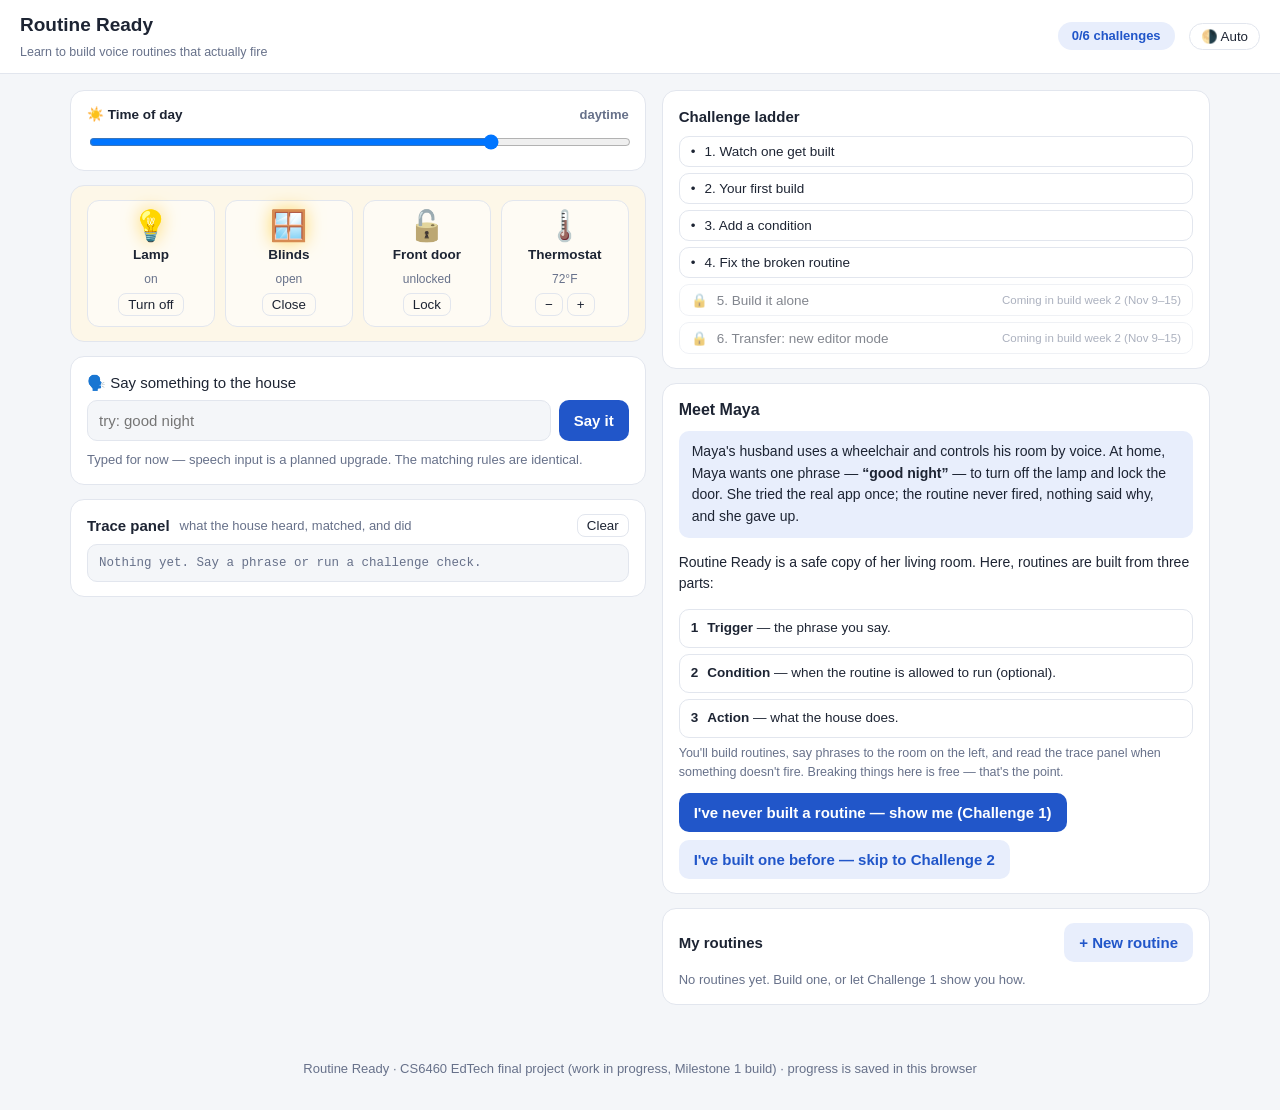
==== index.html @ a4e5e983 "Routine Ready v0 — Milestone 1 build (challenges 1-4) Co-Authored-By: Claude Fable 5 <noreply@anthro" ====
<!doctype html>
<html lang="en">
<head>
<meta charset="utf-8">
<meta name="viewport" content="width=device-width, initial-scale=1">
<title>Routine Ready</title>
<link rel="stylesheet" href="style.css">
</head>
<body>
<header>
  <div class="brand">
    <h1>Routine Ready</h1>
    <small>Learn to build voice routines that actually fire</small>
  </div>
  <span class="progress" id="progress"></span>
  <button id="themeBtn" class="theme" title="Theme (Auto follows your system)"></button>
</header>

<main>
  <!-- ============ left: the simulated room ============ -->
  <section class="sim">
    <div class="card sunCard">
      <label for="sun">☀️ Time of day <span class="mut" id="sunLabel"></span></label>
      <input type="range" id="sun" min="0" max="100" value="75">
    </div>

    <div class="room card" id="roomBox">
      <div class="device" id="d-light">
        <div class="icon" id="lightIcon">💡</div>
        <b>Lamp</b><span class="state" id="lightState"></span>
        <button class="mini" id="lightBtn"></button>
      </div>
      <div class="device" id="d-blinds">
        <div class="icon" id="blindsIcon">🪟</div>
        <b>Blinds</b><span class="state" id="blindsState"></span>
        <button class="mini" id="blindsBtn"></button>
      </div>
      <div class="device" id="d-lock">
        <div class="icon" id="lockIcon">🔓</div>
        <b>Front door</b><span class="state" id="lockState"></span>
        <button class="mini" id="lockBtn"></button>
      </div>
      <div class="device" id="d-thermo">
        <div class="icon">🌡️</div>
        <b>Thermostat</b><span class="state" id="tempState"></span>
        <span class="mini2"><button class="mini" id="tempDown">−</button><button class="mini" id="tempUp">+</button></span>
      </div>
    </div>

    <div class="card say">
      <label for="sayBox">🗣️ Say something to the house</label>
      <div class="sayRow">
        <input id="sayBox" type="text" placeholder='try: good night' autocomplete="off">
        <button class="btn" id="sayBtn">Say it</button>
      </div>
      <small class="mut">Typed for now — speech input is a planned upgrade. The matching rules are identical.</small>
    </div>

    <div class="card trace">
      <div class="traceHead"><b>Trace panel</b><span class="mut">what the house heard, matched, and did</span><button class="mini" id="clearTrace">Clear</button></div>
      <div id="traceLog" class="traceLog"><div class="tl dim">Nothing yet. Say a phrase or run a challenge check.</div></div>
    </div>
  </section>

  <!-- ============ right: learning panel ============ -->
  <section class="panel">
    <div class="card" id="ladderCard">
      <b>Challenge ladder</b>
      <div id="ladder" class="ladder"></div>
    </div>

    <div class="card" id="activePanel"></div>

    <div class="card">
      <div class="traceHead"><b>My routines</b><button class="btn sec" id="newRoutine">+ New routine</button></div>
      <div id="routineList" class="routineList"></div>
    </div>

    <div class="card hidden" id="editorCard"></div>
  </section>
</main>

<footer class="mut">Routine Ready · CS6460 EdTech final project (work in progress, Milestone 1 build) · progress is saved in this browser</footer>

<script src="challenges.js"></script>
<script src="app.js"></script>
</body>
</html>
---- style.css ----
:root{
  --bg:#f4f6f9; --card:#ffffff; --ink:#1d2433; --mut:#67718a; --line:#e2e6ee;
  --acc:#2156c9; --acc-soft:#e8eefc; --ok:#187f4c; --ok-soft:#e3f5ec;
  --bad:#c23a34; --bad-soft:#fdecea; --warn:#9a6700; --warn-soft:#fff3d6;
  --room-day:#fdf7e8; --room-night:#232a42; --glow:#ffd96b;
}
@media (prefers-color-scheme:dark){
  :root:not([data-theme="light"]){
    --bg:#121520; --card:#1b2130; --ink:#e8ebf4; --mut:#97a0b8; --line:#2b3348;
    --acc:#7aa2ff; --acc-soft:#223052; --ok:#4cc98a; --ok-soft:#1c3a2b;
    --bad:#ef7b7b; --bad-soft:#452127; --warn:#e2b93d; --warn-soft:#3d3416;
    --room-day:#3a3626; --room-night:#171c30; --glow:#e8bd4a;
    color-scheme:dark;
  }
}
:root[data-theme="dark"]{
  --bg:#121520; --card:#1b2130; --ink:#e8ebf4; --mut:#97a0b8; --line:#2b3348;
  --acc:#7aa2ff; --acc-soft:#223052; --ok:#4cc98a; --ok-soft:#1c3a2b;
  --bad:#ef7b7b; --bad-soft:#452127; --warn:#e2b93d; --warn-soft:#3d3416;
  --room-day:#3a3626; --room-night:#171c30; --glow:#e8bd4a;
  color-scheme:dark;
}
*{box-sizing:border-box}
body{margin:0;background:var(--bg);color:var(--ink);font:15px/1.55 -apple-system,BlinkMacSystemFont,"Segoe UI",Roboto,sans-serif}
header{position:sticky;top:0;z-index:10;display:flex;align-items:center;gap:14px;background:var(--card);border-bottom:1px solid var(--line);padding:10px 20px;flex-wrap:wrap}
.brand h1{font-size:19px;margin:0}
.brand small{color:var(--mut)}
.progress{margin-left:auto;font-weight:700;color:var(--acc);background:var(--acc-soft);border-radius:999px;padding:4px 14px;font-size:13px}
.theme{font:600 12.5px/1.4 inherit;padding:5px 11px;border-radius:999px;border:1px solid var(--line);background:none;color:inherit;cursor:pointer}
main{max-width:1180px;margin:0 auto;padding:16px 20px 40px;display:grid;grid-template-columns:minmax(0,1.05fr) minmax(0,1fr);gap:16px;align-items:start}
@media (max-width:900px){main{grid-template-columns:1fr}}
footer{text-align:center;padding:0 20px 30px;font-size:12.5px}
.card{background:var(--card);border:1px solid var(--line);border-radius:14px;padding:14px 16px;margin-bottom:14px}
.mut{color:var(--mut);font-size:13px}
.hidden{display:none}
.btn{font:inherit;font-weight:600;border:0;border-radius:10px;padding:8px 15px;cursor:pointer;background:var(--acc);color:#fff}
.btn.sec{background:var(--acc-soft);color:var(--acc)}
.btn:disabled{opacity:.5;cursor:default}
.mini{font:600 12px/1.3 inherit;border:1px solid var(--line);background:none;color:inherit;border-radius:8px;padding:3px 9px;cursor:pointer}
.mini2{display:flex;gap:4px;justify-content:center}

/* room */
.sunCard label{display:flex;justify-content:space-between;font-weight:600;font-size:13.5px}
.sunCard input{width:100%;margin-top:8px}
.room{display:grid;grid-template-columns:repeat(auto-fit,minmax(118px,1fr));gap:10px;background:var(--room-day);transition:background .5s}
.room.night{background:var(--room-night)}
.room.night .device{color:#dfe4f2}
.device{background:rgba(255,255,255,.55);border:1px solid var(--line);border-radius:12px;padding:10px 8px;text-align:center;display:flex;flex-direction:column;gap:4px;align-items:center;font-size:13.5px}
.room.night .device{background:rgba(20,24,40,.55)}
.device .icon{font-size:30px;line-height:1;filter:grayscale(.65);transition:filter .3s, text-shadow .3s}
.device.on .icon{filter:none;text-shadow:0 0 18px var(--glow)}
.device .state{font-size:12px;color:var(--mut)}
.room.night .device .state{color:#aab3cf}

/* say + trace */
.sayRow{display:flex;gap:8px;margin:6px 0}
.sayRow input{flex:1;font:inherit;padding:8px 11px;border:1px solid var(--line);border-radius:10px;background:var(--bg);color:var(--ink)}
.traceHead{display:flex;align-items:center;gap:10px;margin-bottom:6px}
.traceHead .mini,.traceHead .btn{margin-left:auto}
.traceLog{max-height:230px;overflow-y:auto;font:12.5px/1.6 ui-monospace,SFMono-Regular,Menlo,monospace;background:var(--bg);border:1px solid var(--line);border-radius:10px;padding:8px 11px}
.tl{white-space:pre-wrap}
.tl.ok{color:var(--ok)} .tl.bad{color:var(--bad)} .tl.warn{color:var(--warn);font-weight:700} .tl.dim{color:var(--mut)}

/* ladder */
.ladder{display:flex;flex-direction:column;gap:6px;margin-top:8px}
.chip{display:flex;gap:9px;align-items:center;border:1px solid var(--line);border-radius:10px;padding:7px 11px;cursor:pointer;font-size:13.5px;background:none;color:inherit;text-align:left;font-family:inherit;width:100%}
.chip:hover{border-color:var(--acc)}
.chip.cur{border-color:var(--acc);background:var(--acc-soft)}
.chip.done{border-color:var(--ok)}
.chip.lock{opacity:.55;cursor:default}
.chip .st{margin-left:auto;font-size:11.5px;font-weight:700;white-space:nowrap}
.chip.done .st{color:var(--ok)}
.chip .st.lockTag{color:var(--mut);font-weight:500}

/* active panel */
#activePanel h2{font-size:16px;margin:0 0 6px}
.goal{background:var(--acc-soft);border-radius:10px;padding:10px 13px;margin:8px 0;font-size:14px}
.support{font-size:12.5px;color:var(--mut);margin-bottom:8px}
.crit{display:flex;gap:9px;align-items:flex-start;border:1px solid var(--line);border-radius:10px;padding:8px 11px;margin:6px 0;font-size:13.5px}
.crit.pass{border-color:var(--ok);background:var(--ok-soft)}
.crit.fail{border-color:var(--bad);background:var(--bad-soft)}
.crit .mark{font-weight:800}
.crit.pass .mark{color:var(--ok)} .crit.fail .mark{color:var(--bad)}
.crit .fb{display:block;font-size:12.5px;color:var(--mut);margin-top:3px}
.hintBox{background:var(--warn-soft);border:1px solid var(--warn);border-radius:10px;padding:8px 12px;margin:8px 0;font-size:13.5px}
.doneBanner{background:var(--ok-soft);border:1px solid var(--ok);color:var(--ok);font-weight:700;border-radius:10px;padding:9px 13px;margin:8px 0}
.panelRow{display:flex;gap:8px;flex-wrap:wrap;margin-top:10px;align-items:center}

/* routines */
.routineList{margin-top:8px}
.rt{border:1px solid var(--line);border-radius:10px;padding:8px 11px;margin:6px 0;font-size:13.5px}
.rt .head{display:flex;gap:8px;align-items:center;font-weight:700}
.rt .head .mini{margin-left:auto}
.rt .detail{color:var(--mut);font-size:12.5px;margin-top:2px}

/* editor */
.steps{display:flex;gap:6px;margin:8px 0 12px}
.steps span{font-size:12px;font-weight:700;border-radius:999px;padding:3px 11px;background:var(--bg);border:1px solid var(--line);color:var(--mut)}
.steps span.cur{background:var(--acc);border-color:var(--acc);color:#fff}
.field{margin:9px 0}
.field label{display:block;font-weight:600;font-size:13px;margin-bottom:4px}
.field input[type=text],.field input[type=number],.field select{font:inherit;width:100%;padding:8px 11px;border:1px solid var(--line);border-radius:10px;background:var(--bg);color:var(--ink)}
.radio,.actRow{display:flex;gap:9px;align-items:center;border:1px solid var(--line);border-radius:10px;padding:8px 11px;margin:6px 0;cursor:pointer;font-size:13.5px}
.radio.on,.actRow.on{border-color:var(--acc);background:var(--acc-soft)}
.actRow select{margin-left:auto;font:inherit;padding:4px 8px;border-radius:8px;border:1px solid var(--line);background:var(--card);color:var(--ink)}
.actRow input[type=number]{width:70px;margin-left:auto;font:inherit;padding:4px 8px;border-radius:8px;border:1px solid var(--line);background:var(--card);color:var(--ink)}
.explain{font-size:12.5px;color:var(--mut);margin:4px 0 0}
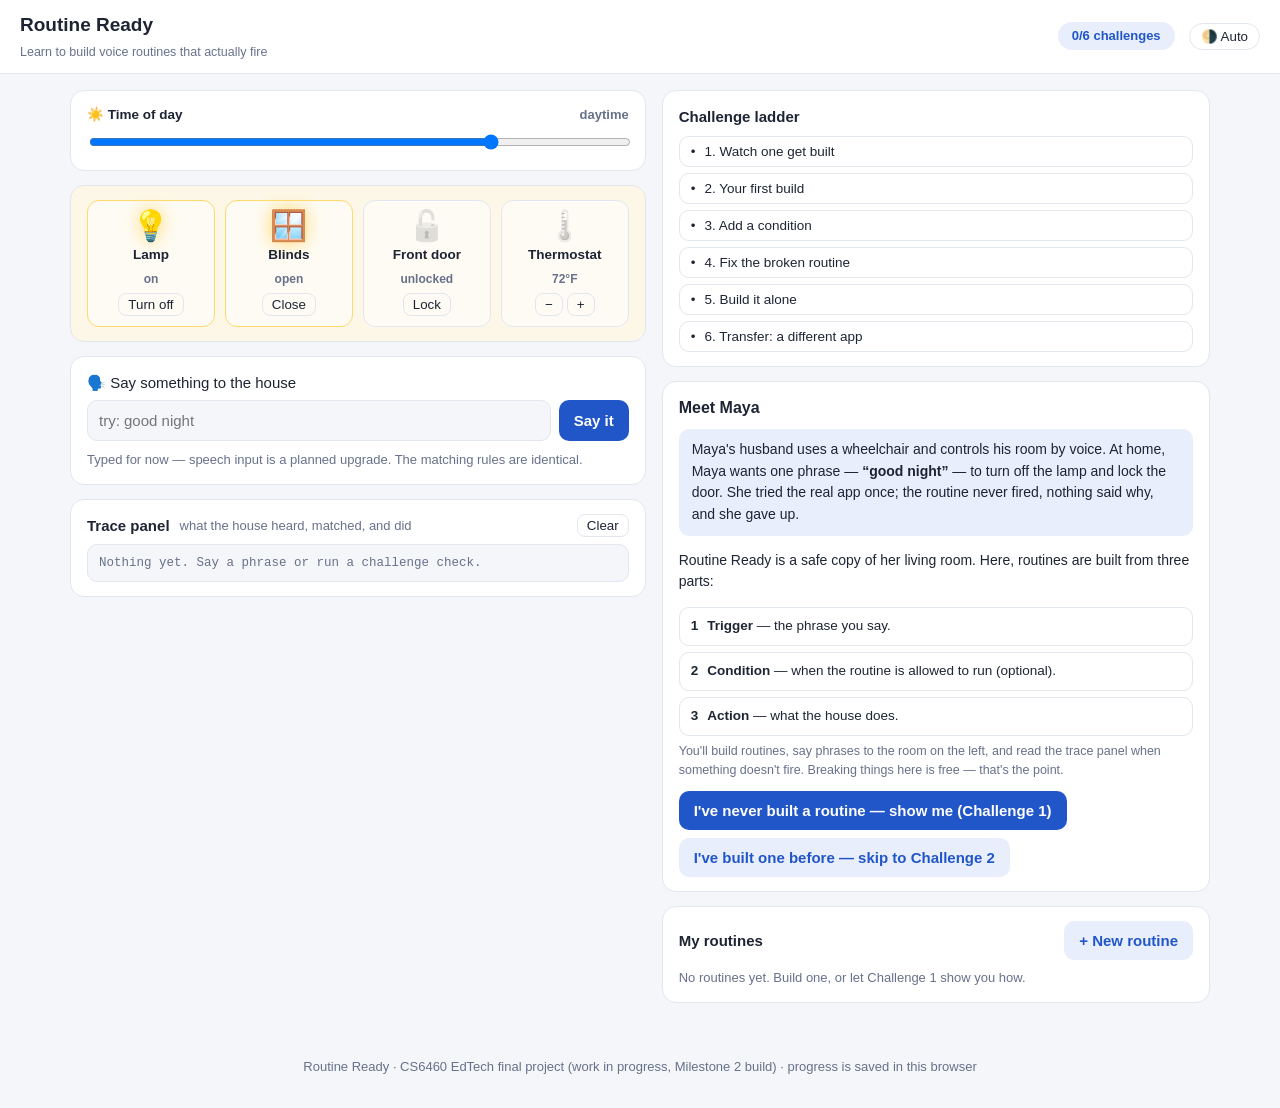
==== commit 012ad0c4: "Milestone 2 build: challenges 5-6, WHEN/IF/THEN rule editor, results code Co-Authored-By: Claude Fab" ====
--- a/index.html
+++ b/index.html
@@ -80,7 +80,7 @@
   </section>
 </main>
 
-<footer class="mut">Routine Ready · CS6460 EdTech final project (work in progress, Milestone 1 build) · progress is saved in this browser</footer>
+<footer class="mut">Routine Ready · CS6460 EdTech final project (work in progress, Milestone 2 build) · progress is saved in this browser</footer>
 
 <script src="challenges.js"></script>
 <script src="app.js"></script>
--- a/style.css
+++ b/style.css
@@ -47,8 +47,11 @@
 .room.night .device{color:#dfe4f2}
 .device{background:rgba(255,255,255,.55);border:1px solid var(--line);border-radius:12px;padding:10px 8px;text-align:center;display:flex;flex-direction:column;gap:4px;align-items:center;font-size:13.5px}
 .room.night .device{background:rgba(20,24,40,.55)}
-.device .icon{font-size:30px;line-height:1;filter:grayscale(.65);transition:filter .3s, text-shadow .3s}
+.device .icon{font-size:30px;line-height:1;filter:grayscale(1) opacity(.35);transition:filter .3s, text-shadow .3s}
 .device.on .icon{filter:none;text-shadow:0 0 18px var(--glow)}
+.device{transition:border-color .3s}
+.device.on{border-color:var(--glow)}
+.device .state{font-weight:700}
 .device .state{font-size:12px;color:var(--mut)}
 .room.night .device .state{color:#aab3cf}
 
@@ -105,3 +108,19 @@
 .actRow select{margin-left:auto;font:inherit;padding:4px 8px;border-radius:8px;border:1px solid var(--line);background:var(--card);color:var(--ink)}
 .actRow input[type=number]{width:70px;margin-left:auto;font:inherit;padding:4px 8px;border-radius:8px;border:1px solid var(--line);background:var(--card);color:var(--ink)}
 .explain{font-size:12.5px;color:var(--mut);margin:4px 0 0}
+
+/* rule editor (mode two) */
+.ruleBlock{display:flex;gap:9px;align-items:center;flex-wrap:wrap;border:1px solid var(--line);border-left:4px solid var(--acc);border-radius:10px;padding:9px 11px;margin:8px 0;font-size:13.5px}
+.ruleBlock.col{flex-direction:column;align-items:stretch}
+.ruleBlock.col > div:first-child{display:flex;gap:9px;align-items:center}
+.kw{font:800 12px/1 ui-monospace,SFMono-Regular,Menlo,monospace;letter-spacing:.06em;color:var(--acc);background:var(--acc-soft);border-radius:6px;padding:5px 8px}
+.ruleBlock input[type=text]{flex:1;min-width:140px}
+.ruleBlock input,.ruleBlock select{font:inherit;padding:6px 9px;border:1px solid var(--line);border-radius:8px;background:var(--bg);color:var(--ink)}
+.ruleBlock input[type=number]{width:70px}
+.ruleRow{display:flex;gap:8px;align-items:center;flex-wrap:wrap}
+.ruleRow .mini{margin-left:auto}
+
+/* completion */
+.finish{border:1px solid var(--ok);border-radius:10px;padding:11px 13px;margin-top:12px;font-size:13.5px}
+.finish label{display:block;font-weight:600;font-size:13px;margin-top:8px}
+.finish input{font:12.5px/1.4 ui-monospace,SFMono-Regular,Menlo,monospace}
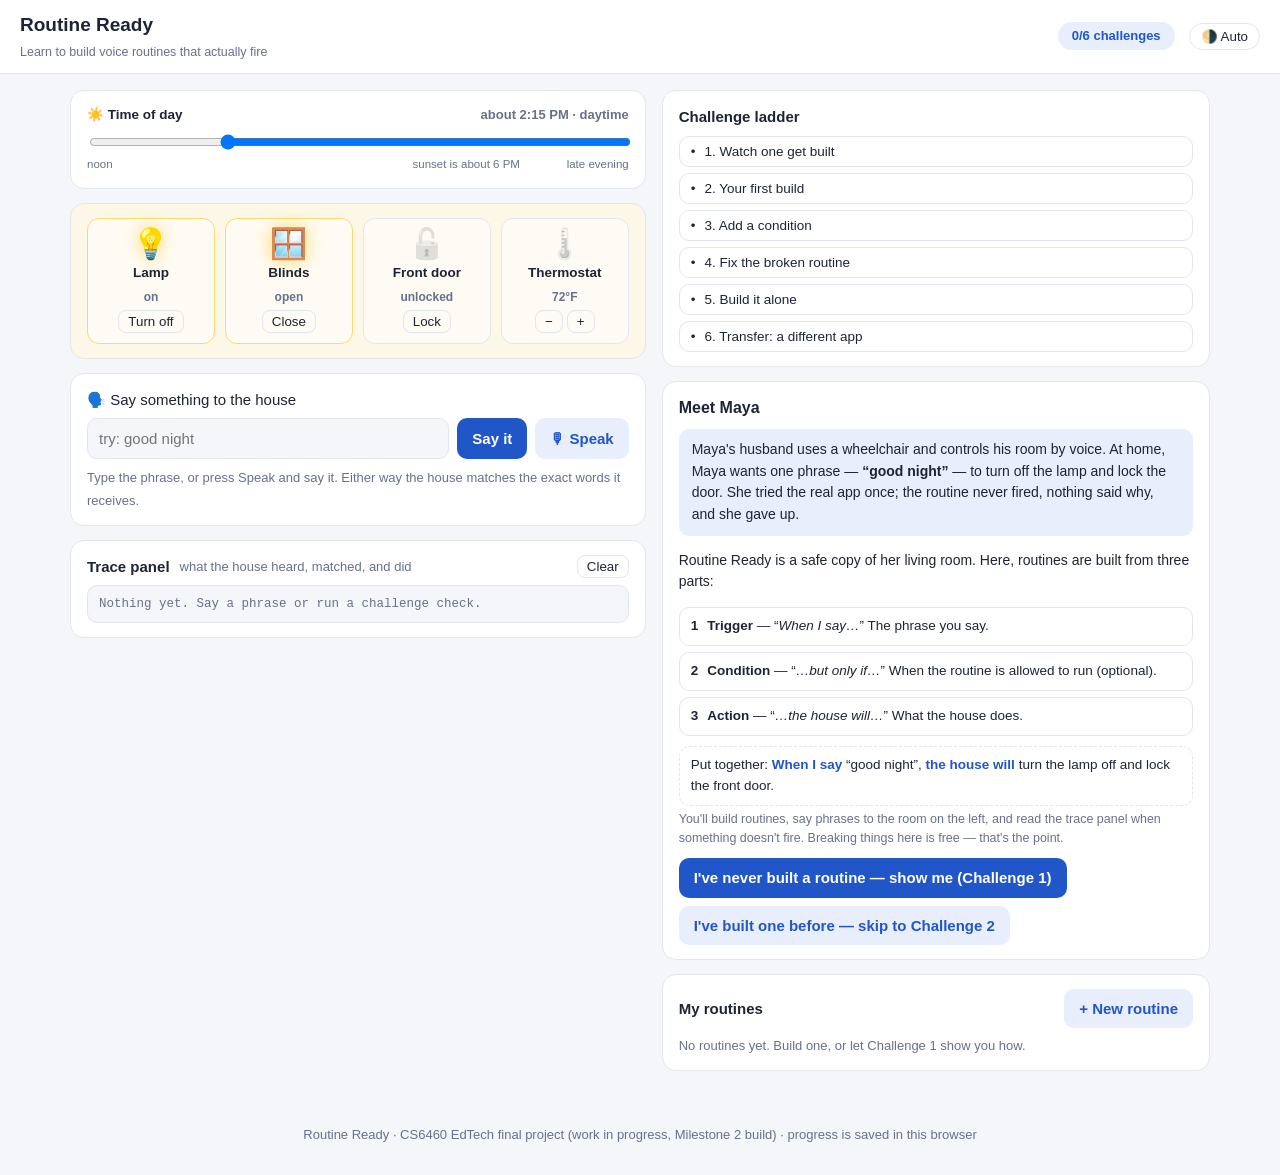
==== commit 0181e172: "Act on Milestone 1 peer review: sentence preview, slider clock, optional speech input Co-Authored-By" ====
--- a/index.html
+++ b/index.html
@@ -21,7 +21,8 @@
   <section class="sim">
     <div class="card sunCard">
       <label for="sun">☀️ Time of day <span class="mut" id="sunLabel"></span></label>
-      <input type="range" id="sun" min="0" max="100" value="75">
+      <input type="range" id="sun" min="0" max="100" value="75" aria-describedby="sunEnds">
+      <div class="sunEnds mut" id="sunEnds"><span>noon</span><span>sunset is about 6 PM</span><span>late evening</span></div>
     </div>
 
     <div class="room card" id="roomBox">
@@ -52,8 +53,9 @@
       <div class="sayRow">
         <input id="sayBox" type="text" placeholder='try: good night' autocomplete="off">
         <button class="btn" id="sayBtn">Say it</button>
+        <button class="btn sec hidden" id="micBtn" title="Speak the phrase (uses your microphone)">🎙 Speak</button>
       </div>
-      <small class="mut">Typed for now — speech input is a planned upgrade. The matching rules are identical.</small>
+      <small class="mut" id="sayNote">Type the phrase. The house matches the exact words it receives.</small>
     </div>
 
     <div class="card trace">
--- a/style.css
+++ b/style.css
@@ -41,7 +41,12 @@
 
 /* room */
 .sunCard label{display:flex;justify-content:space-between;font-weight:600;font-size:13.5px}
-.sunCard input{width:100%;margin-top:8px}
+.sunCard input{width:100%;margin-top:8px;direction:rtl}   /* rtl: time runs left (noon) to right (night) */
+.sunEnds{display:flex;justify-content:space-between;font-size:11.5px;position:relative}
+.sunEnds span:nth-child(2){position:absolute;left:70%;transform:translateX(-50%)}   /* dark starts at 70% along */
+.sentence{border:1px dashed var(--line);border-radius:10px;padding:8px 11px;margin:10px 0 0;font-size:13.5px}
+.sentence b{color:var(--acc)}
+#micBtn.rec{background:var(--bad);color:#fff}
 .room{display:grid;grid-template-columns:repeat(auto-fit,minmax(118px,1fr));gap:10px;background:var(--room-day);transition:background .5s}
 .room.night{background:var(--room-night)}
 .room.night .device{color:#dfe4f2}
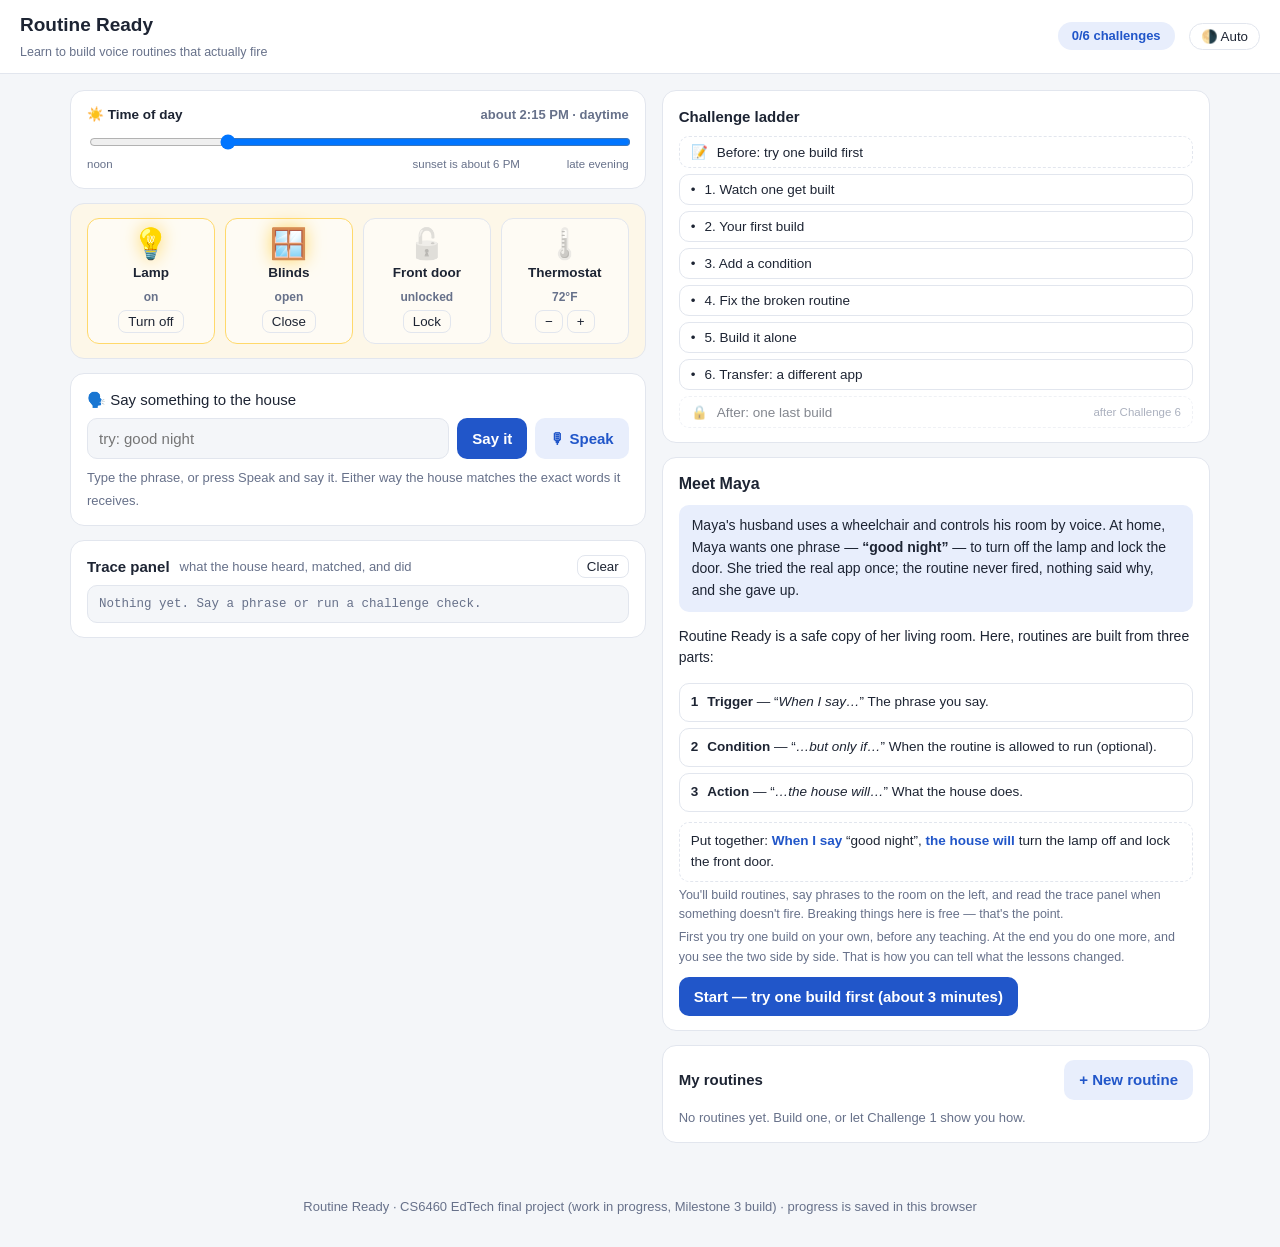
==== commit d89eae41: "Milestone 3 build: before/after builds, quick checks, take-home sheet, results reader - Before and a" ====
--- a/index.html
+++ b/index.html
@@ -79,10 +79,12 @@
     </div>
 
     <div class="card hidden" id="editorCard"></div>
+
+    <div class="card hidden" id="sheetCard"></div>
   </section>
 </main>
 
-<footer class="mut">Routine Ready · CS6460 EdTech final project (work in progress, Milestone 2 build) · progress is saved in this browser</footer>
+<footer class="mut">Routine Ready · CS6460 EdTech final project (work in progress, Milestone 3 build) · progress is saved in this browser</footer>
 
 <script src="challenges.js"></script>
 <script src="app.js"></script>
--- a/style.css
+++ b/style.css
@@ -129,3 +129,41 @@
 .finish{border:1px solid var(--ok);border-radius:10px;padding:11px 13px;margin-top:12px;font-size:13.5px}
 .finish label{display:block;font-weight:600;font-size:13px;margin-top:8px}
 .finish input{font:12.5px/1.4 ui-monospace,SFMono-Regular,Menlo,monospace}
+
+/* quick checks + confidence ratings */
+.quick{border:1px solid var(--acc);border-radius:10px;padding:10px 12px;margin:10px 0;font-size:13.5px}
+.quick p{margin:6px 0 8px}
+.opt{display:block;width:100%;text-align:left;font:inherit;font-size:13.5px;border:1px solid var(--line);border-radius:10px;padding:8px 11px;margin:6px 0;background:none;color:inherit;cursor:pointer}
+.opt:hover:not(:disabled){border-color:var(--acc)}
+.opt:disabled{cursor:default;opacity:.75}
+.opt.right{border-color:var(--ok);background:var(--ok-soft);opacity:1}
+.opt.wrong{border-color:var(--bad);background:var(--bad-soft)}
+.quick .fb{border-radius:8px;padding:7px 10px;margin-top:6px;font-size:13px}
+.quick .fb.right{background:var(--ok-soft);color:var(--ok)}
+.quick .fb.wrong{background:var(--bad-soft);color:var(--bad)}
+.confRow{display:flex;gap:10px;align-items:center;justify-content:space-between;margin:8px 0}
+.confBtns{display:flex;gap:4px;flex:none}
+.opt.num{display:inline-block;width:34px;text-align:center;margin:0;padding:6px 0;font-weight:700}
+.opt.sel{border-color:var(--acc);background:var(--acc);color:#fff}
+.chip.probe{border-style:dashed}
+
+/* take-home sheet + before/after table */
+table.sheet{width:100%;border-collapse:collapse;font-size:13px;margin:10px 0 4px}
+table.sheet th,table.sheet td{border:1px solid var(--line);padding:7px 9px;text-align:left;vertical-align:top}
+table.sheet th{background:var(--acc-soft);font-size:12.5px}
+table.ba td:nth-child(n+2),table.ba th:nth-child(n+2){text-align:center;width:24%}
+table.ba .tot td{font-weight:800}
+.yes{color:var(--ok);font-weight:800}.no{color:var(--bad);font-weight:800}
+#sheetCard textarea{font:inherit;width:100%;padding:8px 11px;border:1px solid var(--line);border-radius:10px;background:var(--bg);color:var(--ink);resize:vertical}
+@media print{
+  /* print the sheet in light colours whatever theme is on screen (dark text on paper) */
+  :root:root:root{
+    --bg:#fff; --card:#fff; --ink:#111; --mut:#444; --line:#bbb;
+    --acc:#1a3f99; --acc-soft:#eef2fb; --ok:#187f4c; --ok-soft:#fff; --bad:#c23a34; --bad-soft:#fff;
+    color-scheme:light;
+  }
+  header,footer,.sim,.panel > .card:not(#sheetCard),.noPrint{display:none !important}
+  main{display:block;padding:0}
+  body{background:#fff;color:#000}
+  #sheetCard{border:0;margin:0;padding:0}
+}
